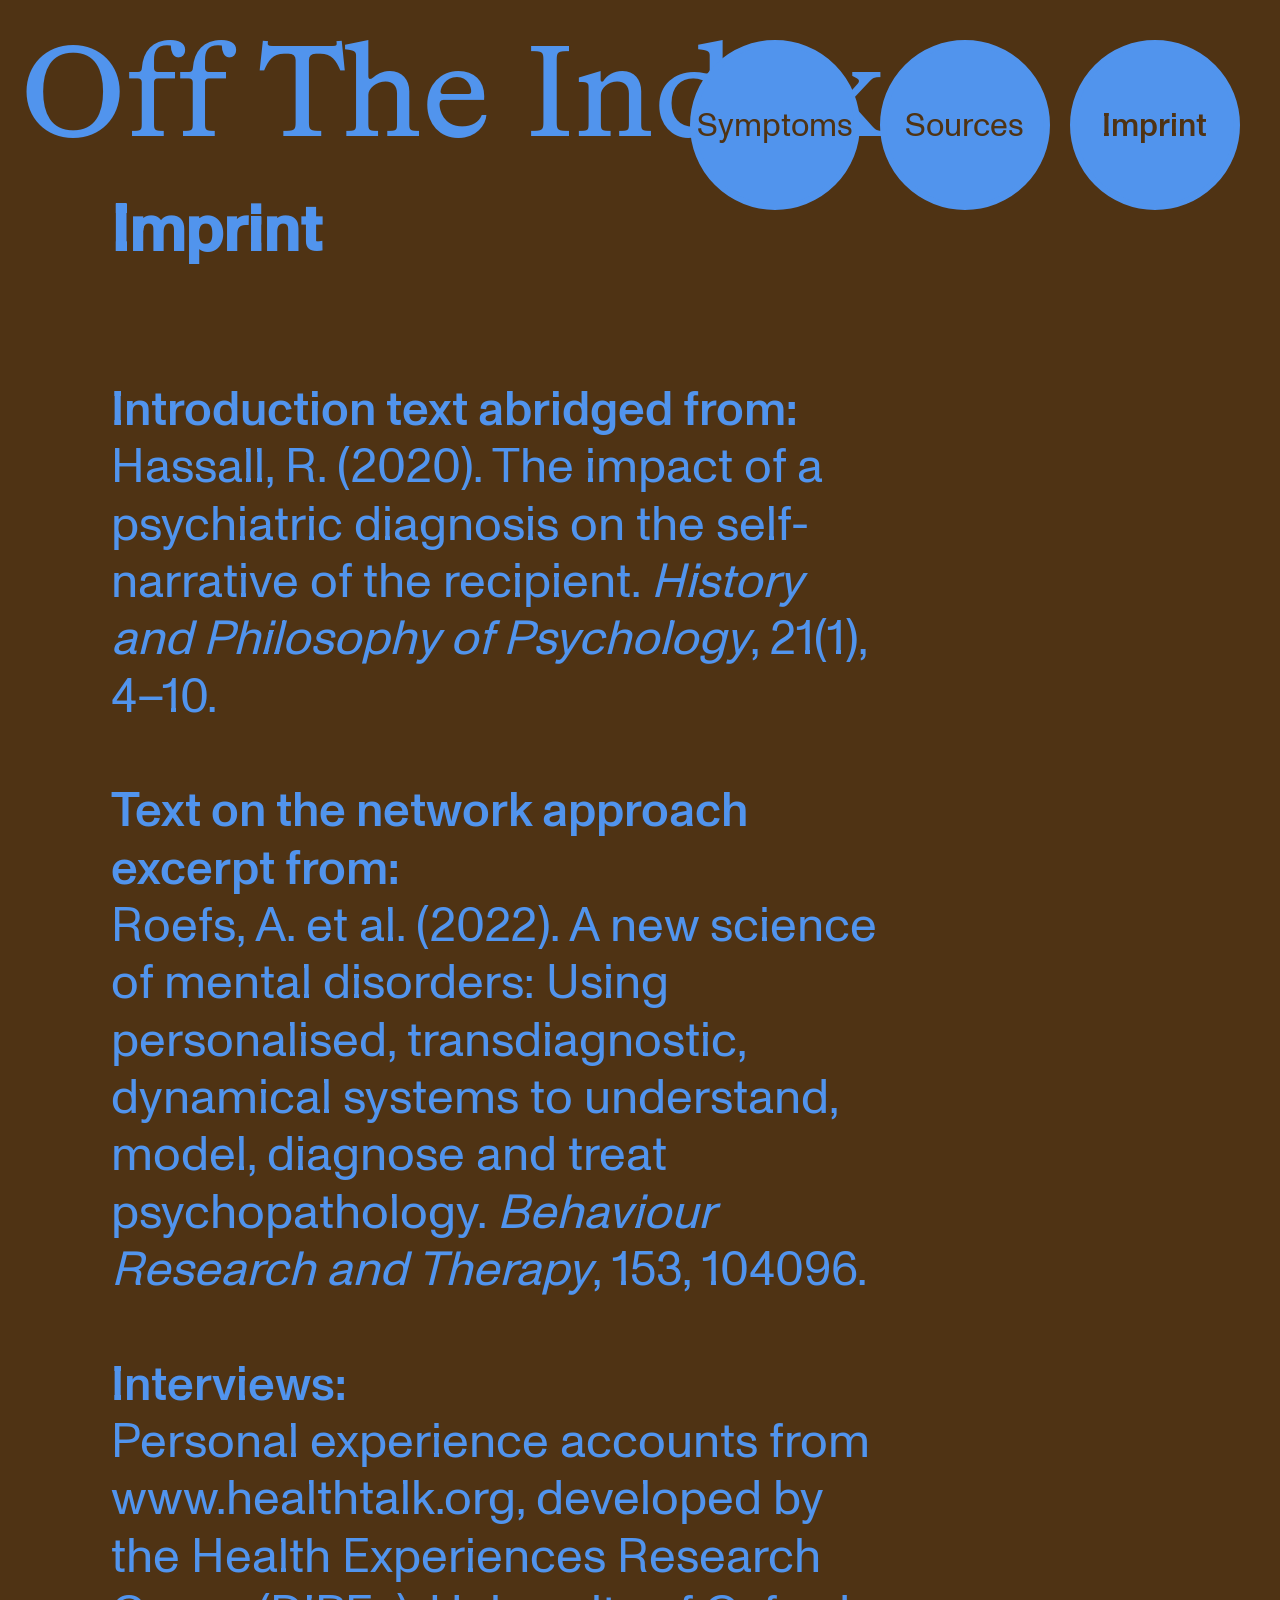
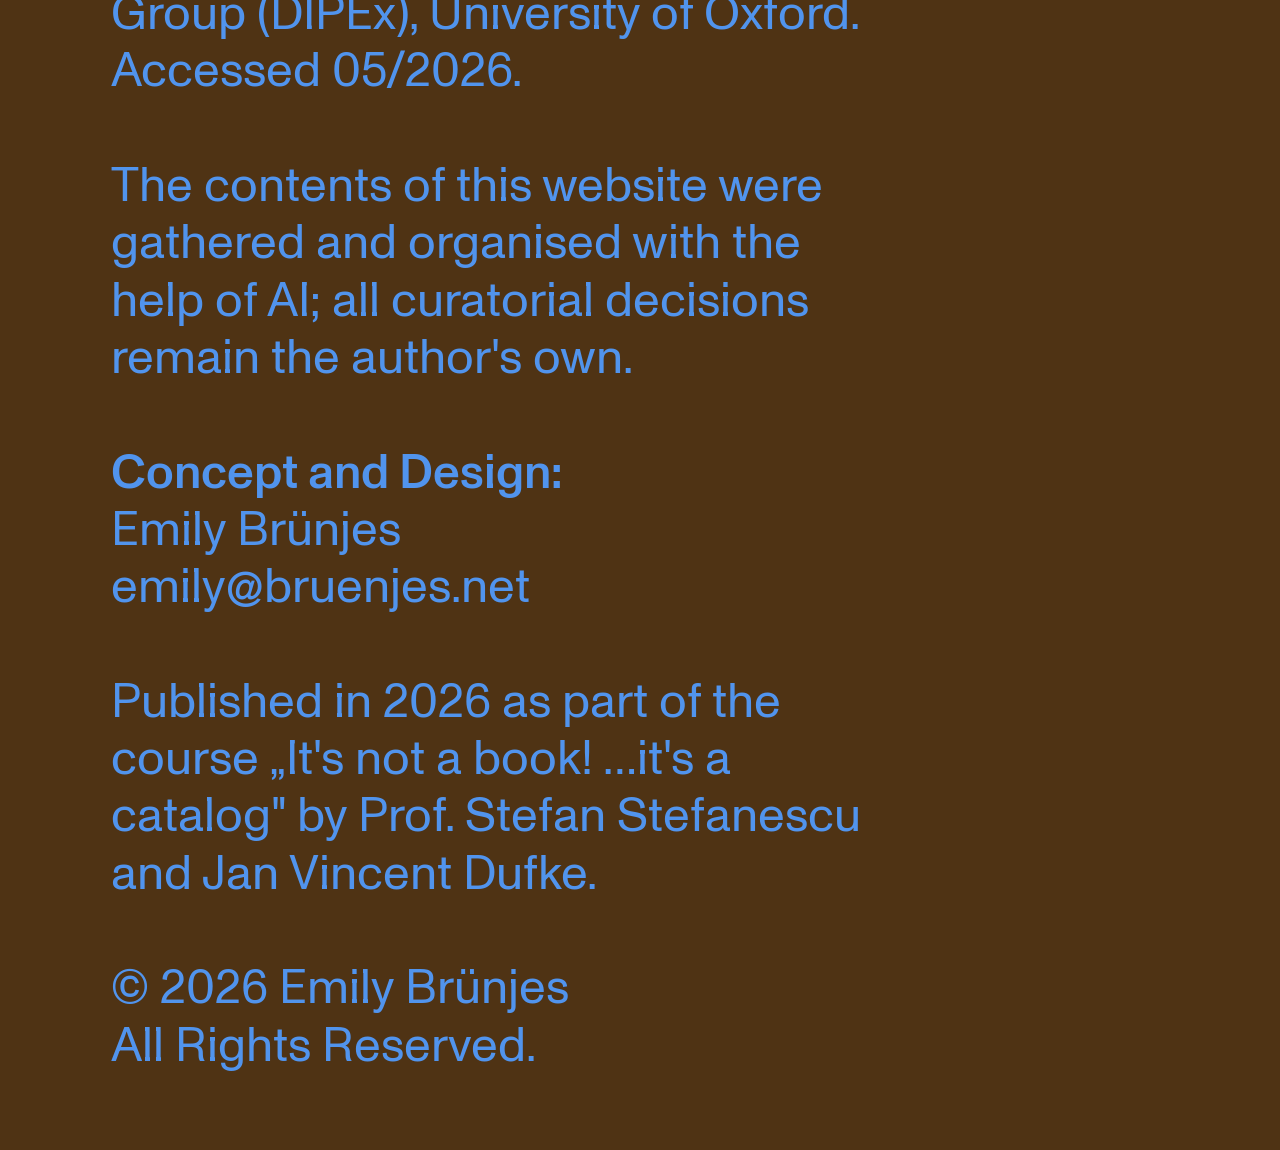
==== imprint.html @ 78b170f3 "new and fresh new and fresh" ====
<!doctype html>
<html lang="de">
<head>
  <meta charset="utf-8">
  <meta name="viewport" content="width=device-width, initial-scale=1.0">
  <title>Imprint — Off The Index</title>
  <link rel="stylesheet" href="/assets/css/fonts.css">
  <style>
    * { margin: 0; padding: 0; box-sizing: border-box; }

    body {
      background-color: #4f3314;
      color: #5194ed;
      padding: 20px;
    }

    .site-header {
      position: sticky;
      top: 0;
      background-color: #4f3314;
      padding-top: 20px;
      padding-bottom: 40px;
      z-index: 10;
      min-height: 320px;
    }

    .nav-circles {
      position: fixed;
      top: 40px;
      right: 40px;
      display: flex;
      gap: 20px;
      align-items: flex-start;
      z-index: 100;
    }

    .nav-circle {
      width: 45mm;
      height: 45mm;
      border-radius: 50%;
      border: 5pt solid #5194ed;
      background-color: #5194ed;
      display: flex;
      align-items: center;
      justify-content: center;
      text-align: center;
      font-family: "MonumentGrotesk", sans-serif;
      font-size: 24pt;
      line-height: 30pt;
      color: #4f3314;
      text-decoration: none;
    }

    .nav-circle.active {
      font-weight: 500;
    }

    .site-label {
      font-family: "RemixB", sans-serif;
      font-size: 96pt;
      line-height: 96pt;
      color: #5194ed;
      text-align: left;
    }

    .site-label a {
      text-decoration: none;
      color: inherit;
    }

    h1 {
      font-family: "MonumentGrotesk", sans-serif;
      font-size: 48pt;
      line-height: 62pt;
      font-style: normal;
      color: #5194ed;
      margin-top: 20px;
      margin-bottom: 20px;
      max-width: 50%;
      text-indent: 24mm;
    }

    .imprint-content {
      font-family: "MonumentGrotesk", sans-serif;
      font-size: 36pt;
      line-height: 43pt;
      color: #5194ed;
      max-width: 70%;
      margin-top: 40px;
      padding-left: 24mm;
    }

    .imprint-section {
      margin-bottom: 43pt;
    }

    .imprint-label {
      font-weight: 500;
    }
  </style>
</head>
<body>

  <nav class="nav-circles">
    <a href="symptom.html" class="nav-circle">Symptoms</a>
    <a href="sources.html" class="nav-circle">Sources</a>
    <a href="imprint.html" class="nav-circle active">Imprint</a>
  </nav>
  <div class="site-header">
    <p class="site-label"><a href="index.html">Off The Index</a></p>
    <h1>Imprint</h1>
  </div>

  <div class="imprint-content">
    <div class="imprint-section">
      <p><span class="imprint-label">Introduction text abridged from:</span><br>
      Hassall, R. (2020). The impact of a psychiatric diagnosis on the self-narrative of the recipient. <em>History and Philosophy of Psychology</em>, 21(1), 4–10.</p>
    </div>
    <div class="imprint-section">
      <p><span class="imprint-label">Text on the network approach excerpt from:</span><br>
      Roefs, A. et al. (2022). A new science of mental disorders: Using personalised, transdiagnostic, dynamical systems to understand, model, diagnose and treat psychopathology. <em>Behaviour Research and Therapy</em>, 153, 104096.</p>
    </div>
    <div class="imprint-section">
      <p><span class="imprint-label">Interviews:</span><br>
      Personal experience accounts from www.healthtalk.org, developed by the Health Experiences Research Group (DIPEx), University of Oxford. Accessed 05/2026.</p>
    </div>
    <div class="imprint-section">
      <p>The contents of this website were gathered and organised with the help of AI; all curatorial decisions remain the author's own.</p>
    </div>
    <div class="imprint-section">
      <p><span class="imprint-label">Concept and Design:</span><br>
      Emily Brünjes<br>
      emily@bruenjes.net</p>
    </div>
    <div class="imprint-section">
      <p>Published in 2026 as part of the course „It's not a book! …it's a catalog" by Prof. Stefan Stefanescu and Jan Vincent Dufke.</p>
    </div>
    <div class="imprint-section">
      <p>© 2026 Emily Brünjes<br>
      All Rights Reserved.</p>
    </div>
  </div>

</body>
</html>
---- assets/css/fonts.css ----
@font-face {
  font-family: "MonumentGrotesk";
  src: url("../fonts/ABCMonumentGrotesk-Regular-Trial.woff") format("woff");
  font-weight: 400;
  font-style: normal;
  font-display: swap;
}

@font-face {
  font-family: "MonumentGrotesk";
  src: url("../fonts/ABCMonumentGrotesk-Medium-Trial.woff") format("woff");
  font-weight: 500;
  font-style: normal;
  font-display: swap;
}

@font-face {
  font-family: "RemixB";
  src: url("../fonts/RemixBUnlicensedTrial-Regular.otf") format("opentype");
  font-weight: 400;
  font-style: normal;
  font-display: swap;
}

@font-face {
  font-family: "RemixB";
  src: url("../fonts/RemixBUnlicensedTrial-Italic.otf") format("opentype");
  font-weight: 400;
  font-style: italic;
  font-display: swap;
}

@font-face {
  font-family: "RemixB";
  src: url("../fonts/RemixBUnlicensedTrial-Mono.otf") format("opentype");
  font-weight: 700;
  font-style: normal;
  font-display: swap;
}
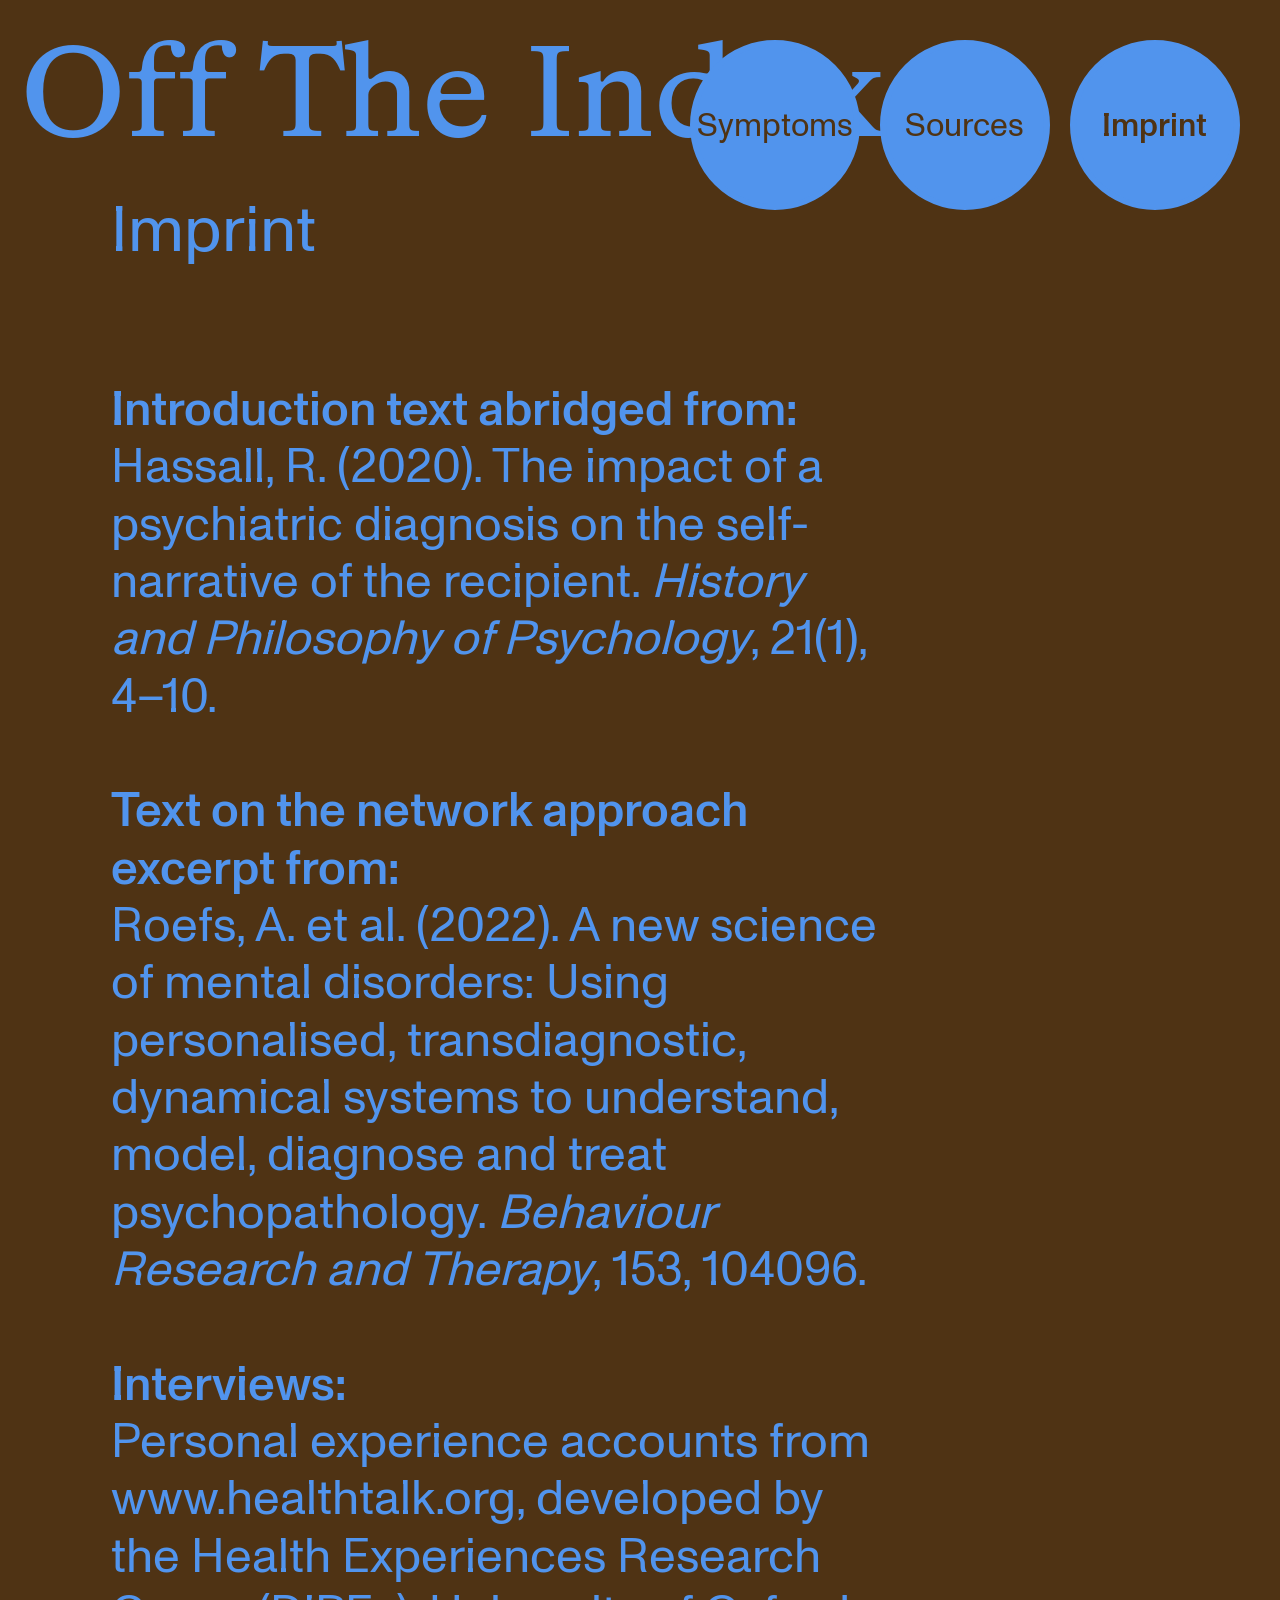
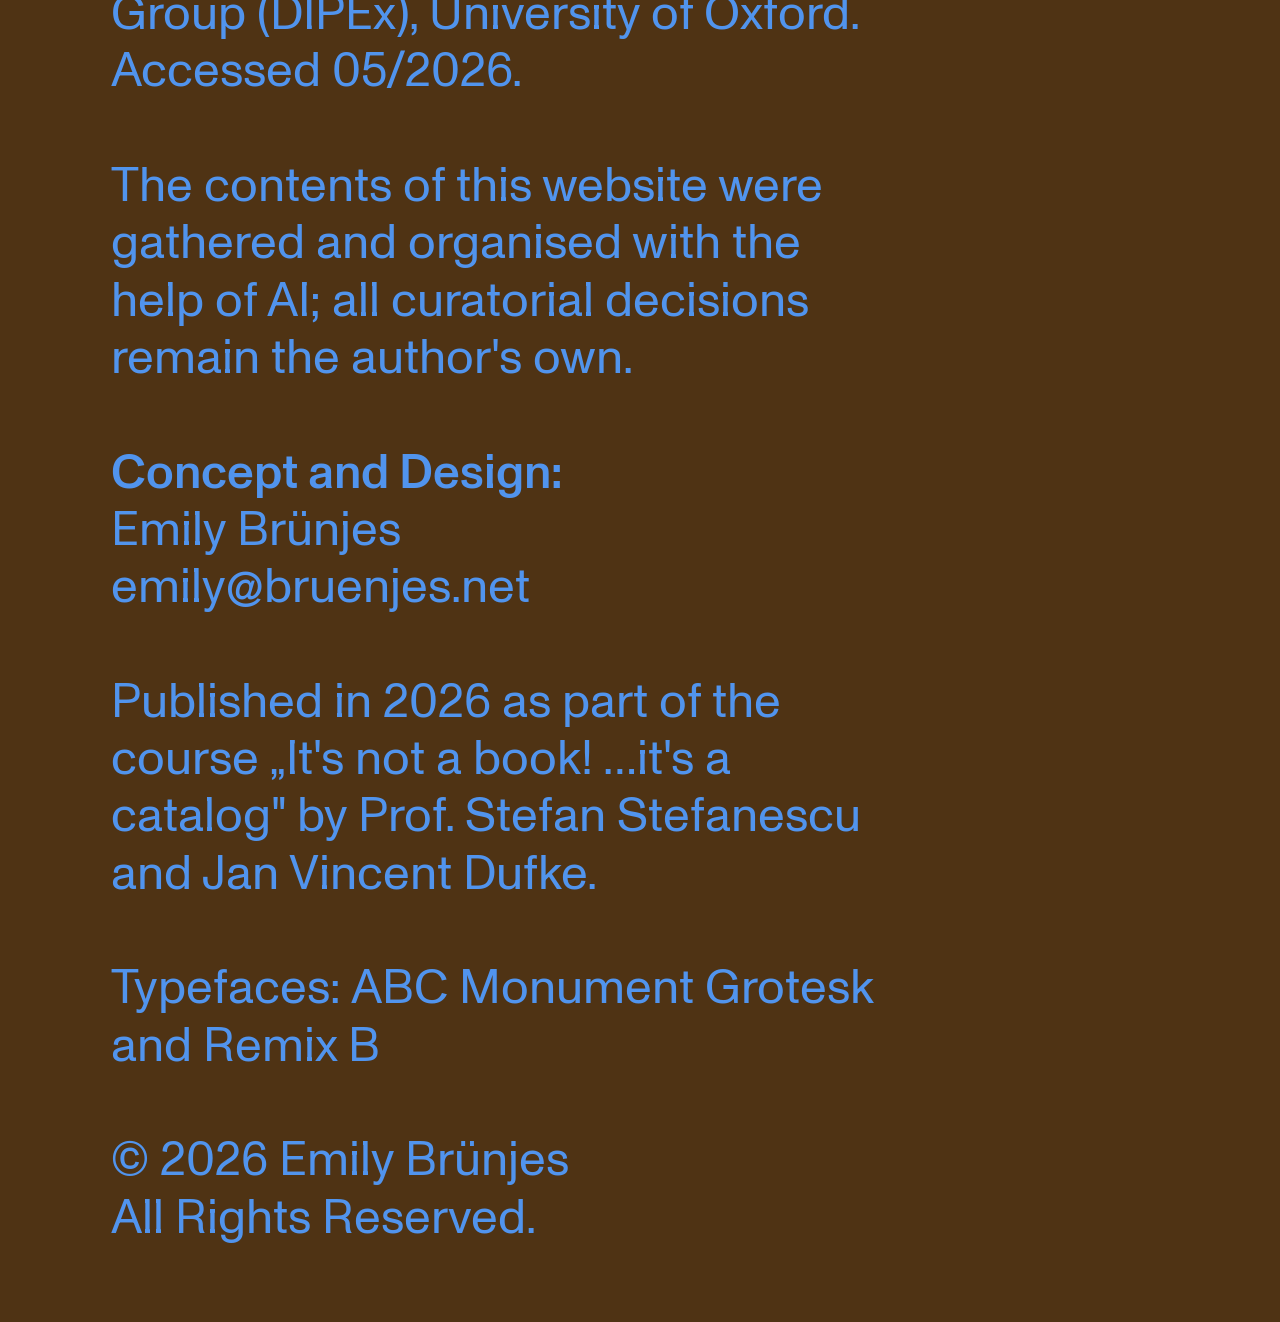
==== commit 8ef2db98: "fresh" ====
--- a/imprint.html
+++ b/imprint.html
@@ -4,7 +4,7 @@
   <meta charset="utf-8">
   <meta name="viewport" content="width=device-width, initial-scale=1.0">
   <title>Imprint — Off The Index</title>
-  <link rel="stylesheet" href="/assets/css/fonts.css">
+  <link rel="stylesheet" href="assets/css/fonts.css">
   <style>
     * { margin: 0; padding: 0; box-sizing: border-box; }
 
@@ -70,6 +70,7 @@
 
     h1 {
       font-family: "MonumentGrotesk", sans-serif;
+      font-weight: 400;
       font-size: 48pt;
       line-height: 62pt;
       font-style: normal;
@@ -136,6 +137,9 @@
       <p>Published in 2026 as part of the course „It's not a book! …it's a catalog" by Prof. Stefan Stefanescu and Jan Vincent Dufke.</p>
     </div>
     <div class="imprint-section">
+      <p>Typefaces: ABC Monument Grotesk and Remix B</p>
+    </div>
+    <div class="imprint-section">
       <p>© 2026 Emily Brünjes<br>
       All Rights Reserved.</p>
     </div>
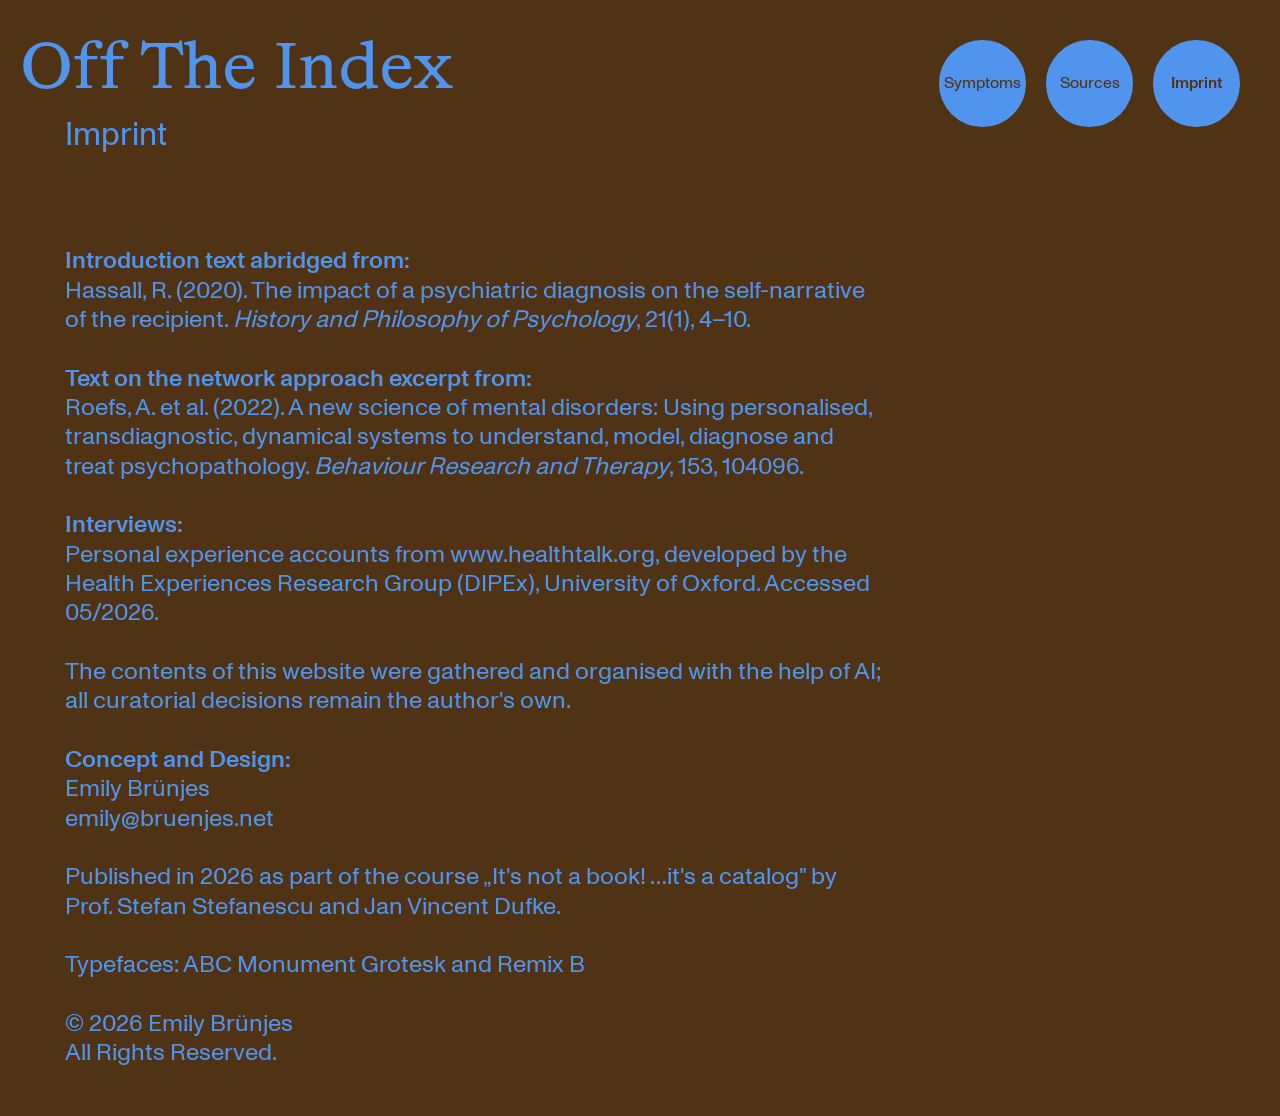
==== commit 75233046: "klein" ====
--- a/imprint.html
+++ b/imprint.html
@@ -21,7 +21,7 @@
       padding-top: 20px;
       padding-bottom: 40px;
       z-index: 10;
-      min-height: 320px;
+      min-height: 160px;
     }
 
     .nav-circles {
@@ -35,18 +35,18 @@
     }
 
     .nav-circle {
-      width: 45mm;
-      height: 45mm;
+      width: 23mm;
+      height: 23mm;
       border-radius: 50%;
-      border: 5pt solid #5194ed;
+      border: 3pt solid #5194ed;
       background-color: #5194ed;
       display: flex;
       align-items: center;
       justify-content: center;
       text-align: center;
       font-family: "MonumentGrotesk", sans-serif;
-      font-size: 24pt;
-      line-height: 30pt;
+      font-size: 12pt;
+      line-height: 15pt;
       color: #4f3314;
       text-decoration: none;
     }
@@ -57,8 +57,8 @@
 
     .site-label {
       font-family: "RemixB", sans-serif;
-      font-size: 96pt;
-      line-height: 96pt;
+      font-size: 48pt;
+      line-height: 48pt;
       color: #5194ed;
       text-align: left;
     }
@@ -71,28 +71,28 @@
     h1 {
       font-family: "MonumentGrotesk", sans-serif;
       font-weight: 400;
-      font-size: 48pt;
-      line-height: 62pt;
+      font-size: 24pt;
+      line-height: 31pt;
       font-style: normal;
       color: #5194ed;
-      margin-top: 20px;
-      margin-bottom: 20px;
+      margin-top: 10px;
+      margin-bottom: 10px;
       max-width: 50%;
-      text-indent: 24mm;
+      text-indent: 12mm;
     }
 
     .imprint-content {
       font-family: "MonumentGrotesk", sans-serif;
-      font-size: 36pt;
-      line-height: 43pt;
+      font-size: 18pt;
+      line-height: 22pt;
       color: #5194ed;
       max-width: 70%;
       margin-top: 40px;
-      padding-left: 24mm;
+      padding-left: 12mm;
     }
 
     .imprint-section {
-      margin-bottom: 43pt;
+      margin-bottom: 22pt;
     }
 
     .imprint-label {
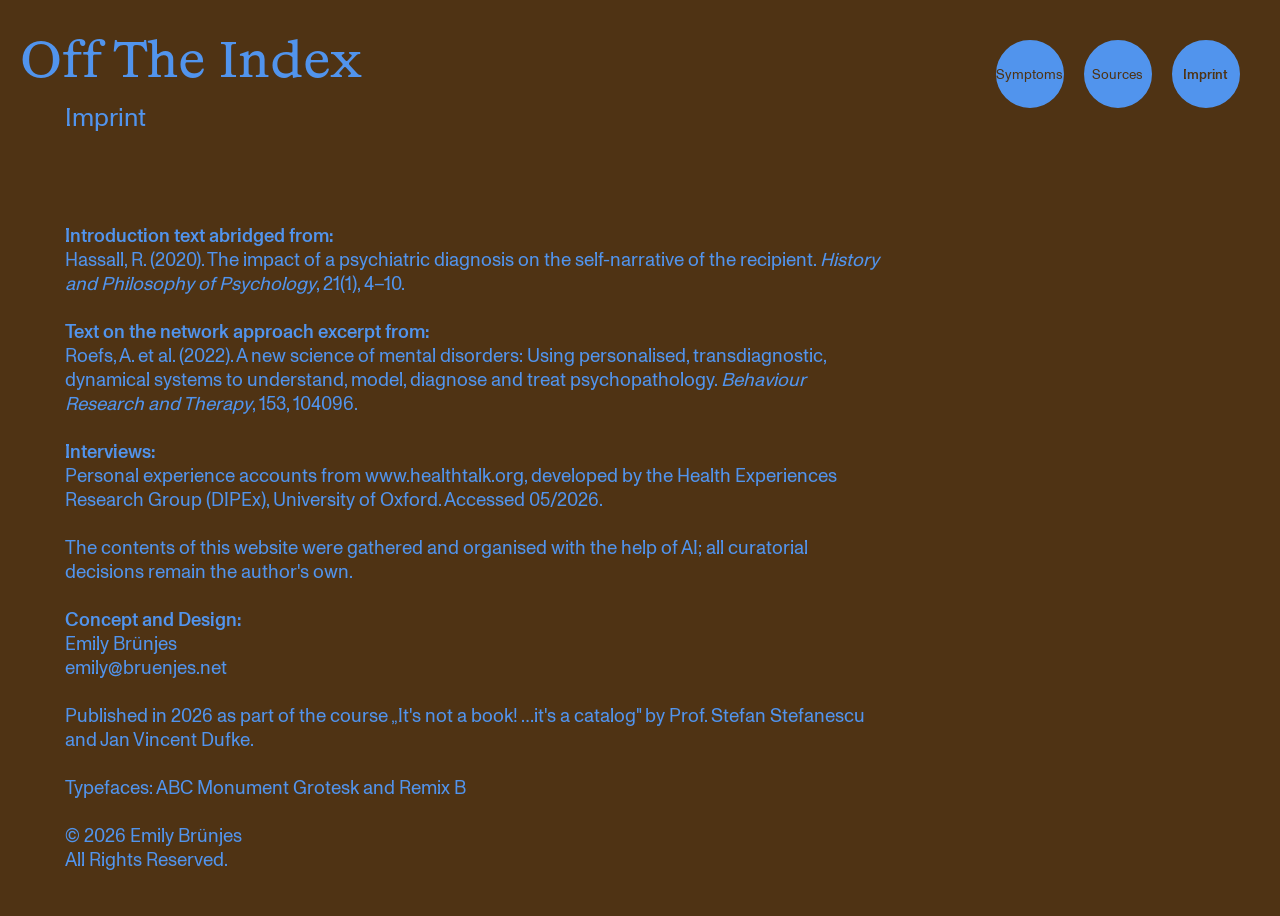
==== commit 43c968e7: "größe ändern" ====
--- a/imprint.html
+++ b/imprint.html
@@ -21,7 +21,7 @@
       padding-top: 20px;
       padding-bottom: 40px;
       z-index: 10;
-      min-height: 160px;
+      min-height: 130px;
     }
 
     .nav-circles {
@@ -35,18 +35,18 @@
     }
 
     .nav-circle {
-      width: 23mm;
-      height: 23mm;
+      width: 18mm;
+      height: 18mm;
       border-radius: 50%;
-      border: 3pt solid #5194ed;
+      border: 2pt solid #5194ed;
       background-color: #5194ed;
       display: flex;
       align-items: center;
       justify-content: center;
       text-align: center;
       font-family: "MonumentGrotesk", sans-serif;
-      font-size: 12pt;
-      line-height: 15pt;
+      font-size: 10pt;
+      line-height: 12pt;
       color: #4f3314;
       text-decoration: none;
     }
@@ -57,8 +57,8 @@
 
     .site-label {
       font-family: "RemixB", sans-serif;
-      font-size: 48pt;
-      line-height: 48pt;
+      font-size: 38pt;
+      line-height: 38pt;
       color: #5194ed;
       text-align: left;
     }
@@ -71,8 +71,8 @@
     h1 {
       font-family: "MonumentGrotesk", sans-serif;
       font-weight: 400;
-      font-size: 24pt;
-      line-height: 31pt;
+      font-size: 19pt;
+      line-height: 25pt;
       font-style: normal;
       color: #5194ed;
       margin-top: 10px;
@@ -83,8 +83,8 @@
 
     .imprint-content {
       font-family: "MonumentGrotesk", sans-serif;
-      font-size: 18pt;
-      line-height: 22pt;
+      font-size: 14pt;
+      line-height: 18pt;
       color: #5194ed;
       max-width: 70%;
       margin-top: 40px;
@@ -92,7 +92,7 @@
     }
 
     .imprint-section {
-      margin-bottom: 22pt;
+      margin-bottom: 18pt;
     }
 
     .imprint-label {
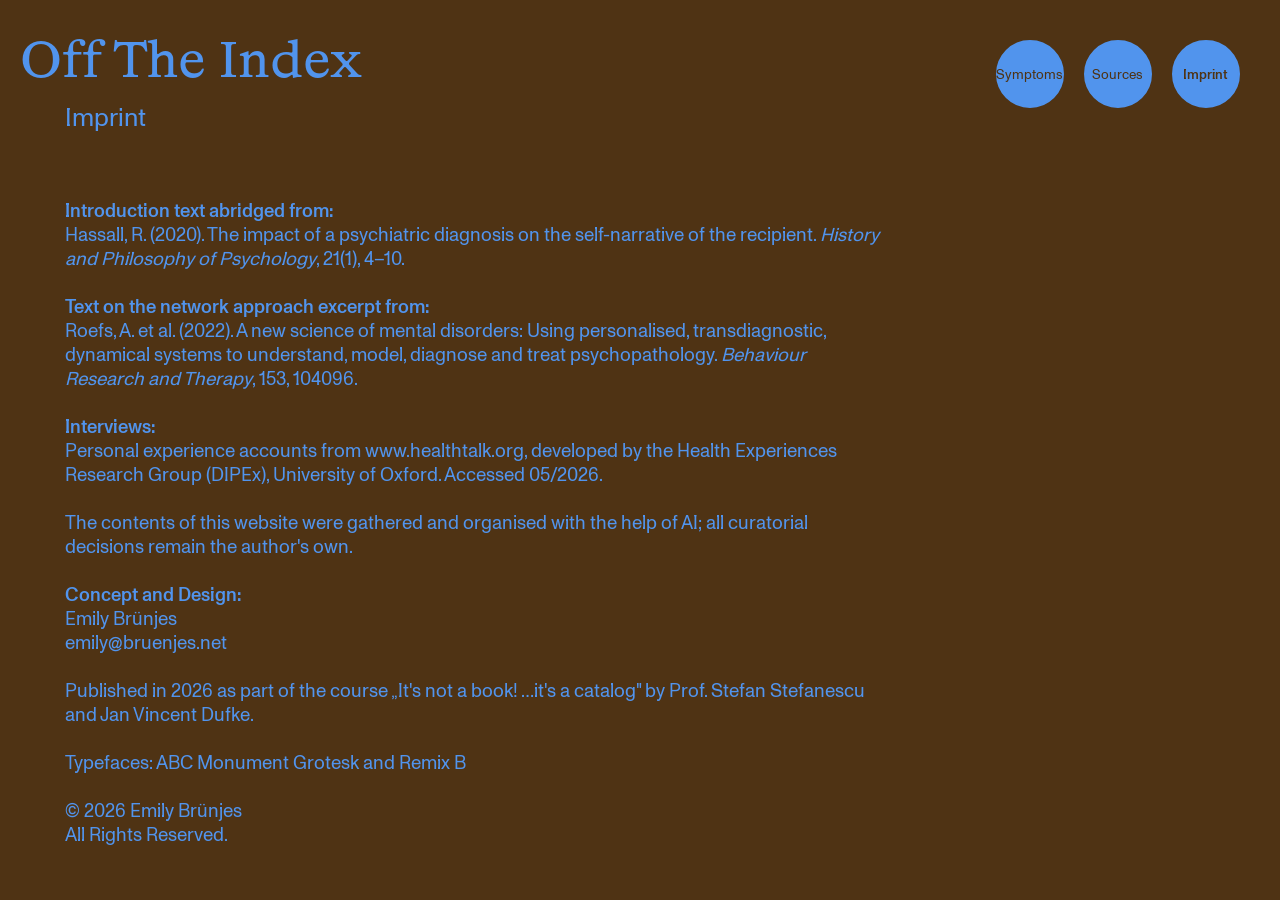
==== commit 7675c284: "padding" ====
--- a/imprint.html
+++ b/imprint.html
@@ -19,9 +19,9 @@
       top: 0;
       background-color: #4f3314;
       padding-top: 20px;
-      padding-bottom: 40px;
+      padding-bottom: 15px;
       z-index: 10;
-      min-height: 130px;
+      min-height: 100px;
     }
 
     .nav-circles {
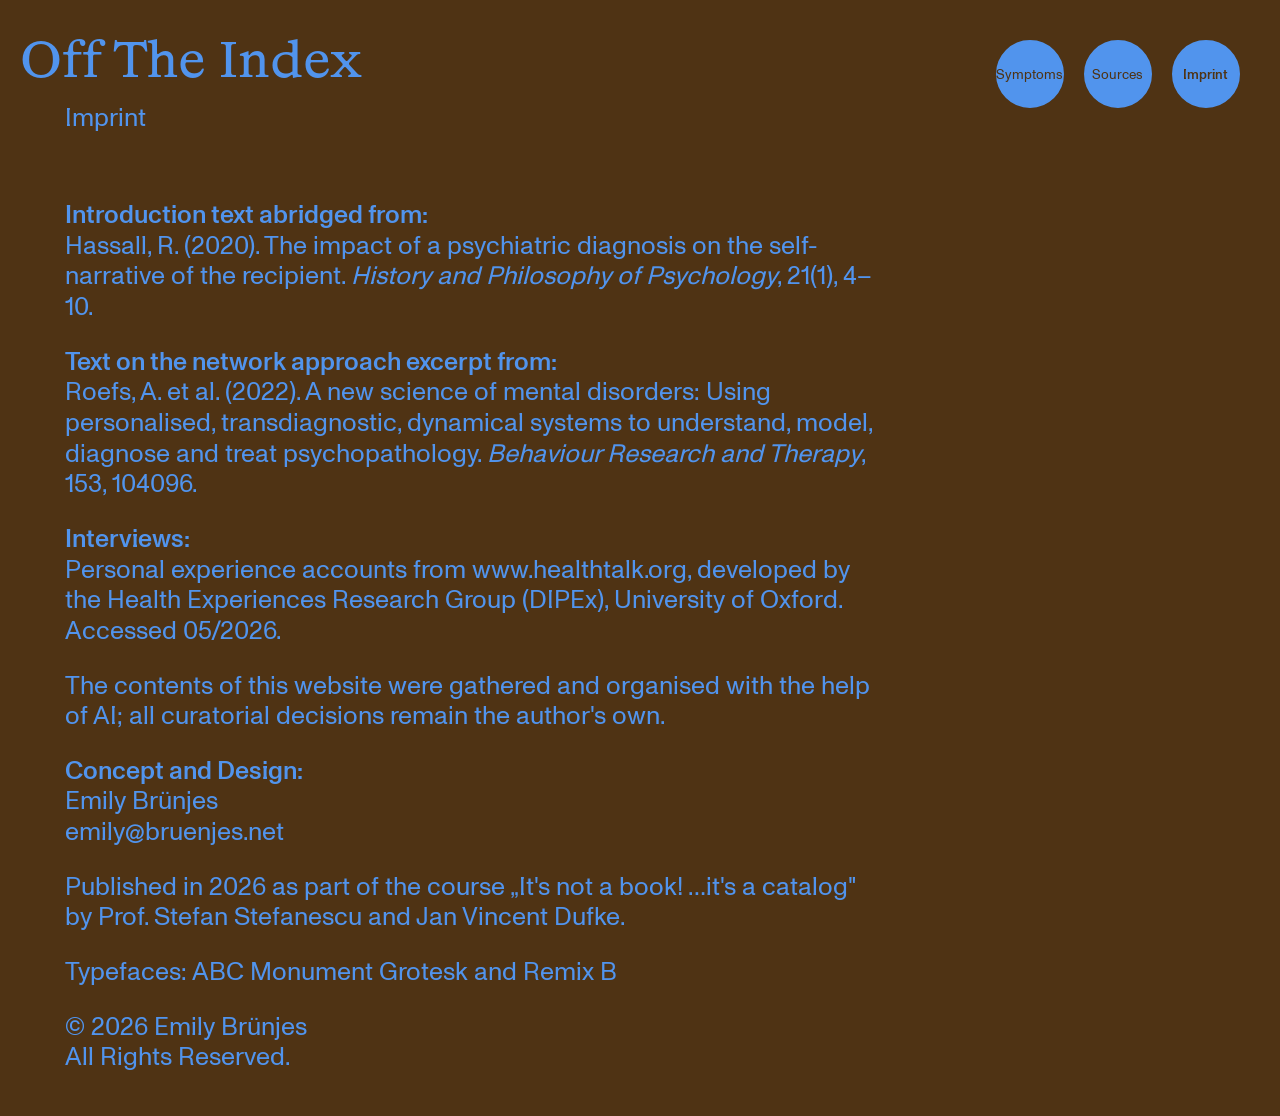
==== commit 3c7fd289: "schriftart" ====
--- a/imprint.html
+++ b/imprint.html
@@ -83,8 +83,8 @@
 
     .imprint-content {
       font-family: "MonumentGrotesk", sans-serif;
-      font-size: 14pt;
-      line-height: 18pt;
+      font-size: 19pt;
+      line-height: 23pt;
       color: #5194ed;
       max-width: 70%;
       margin-top: 40px;
